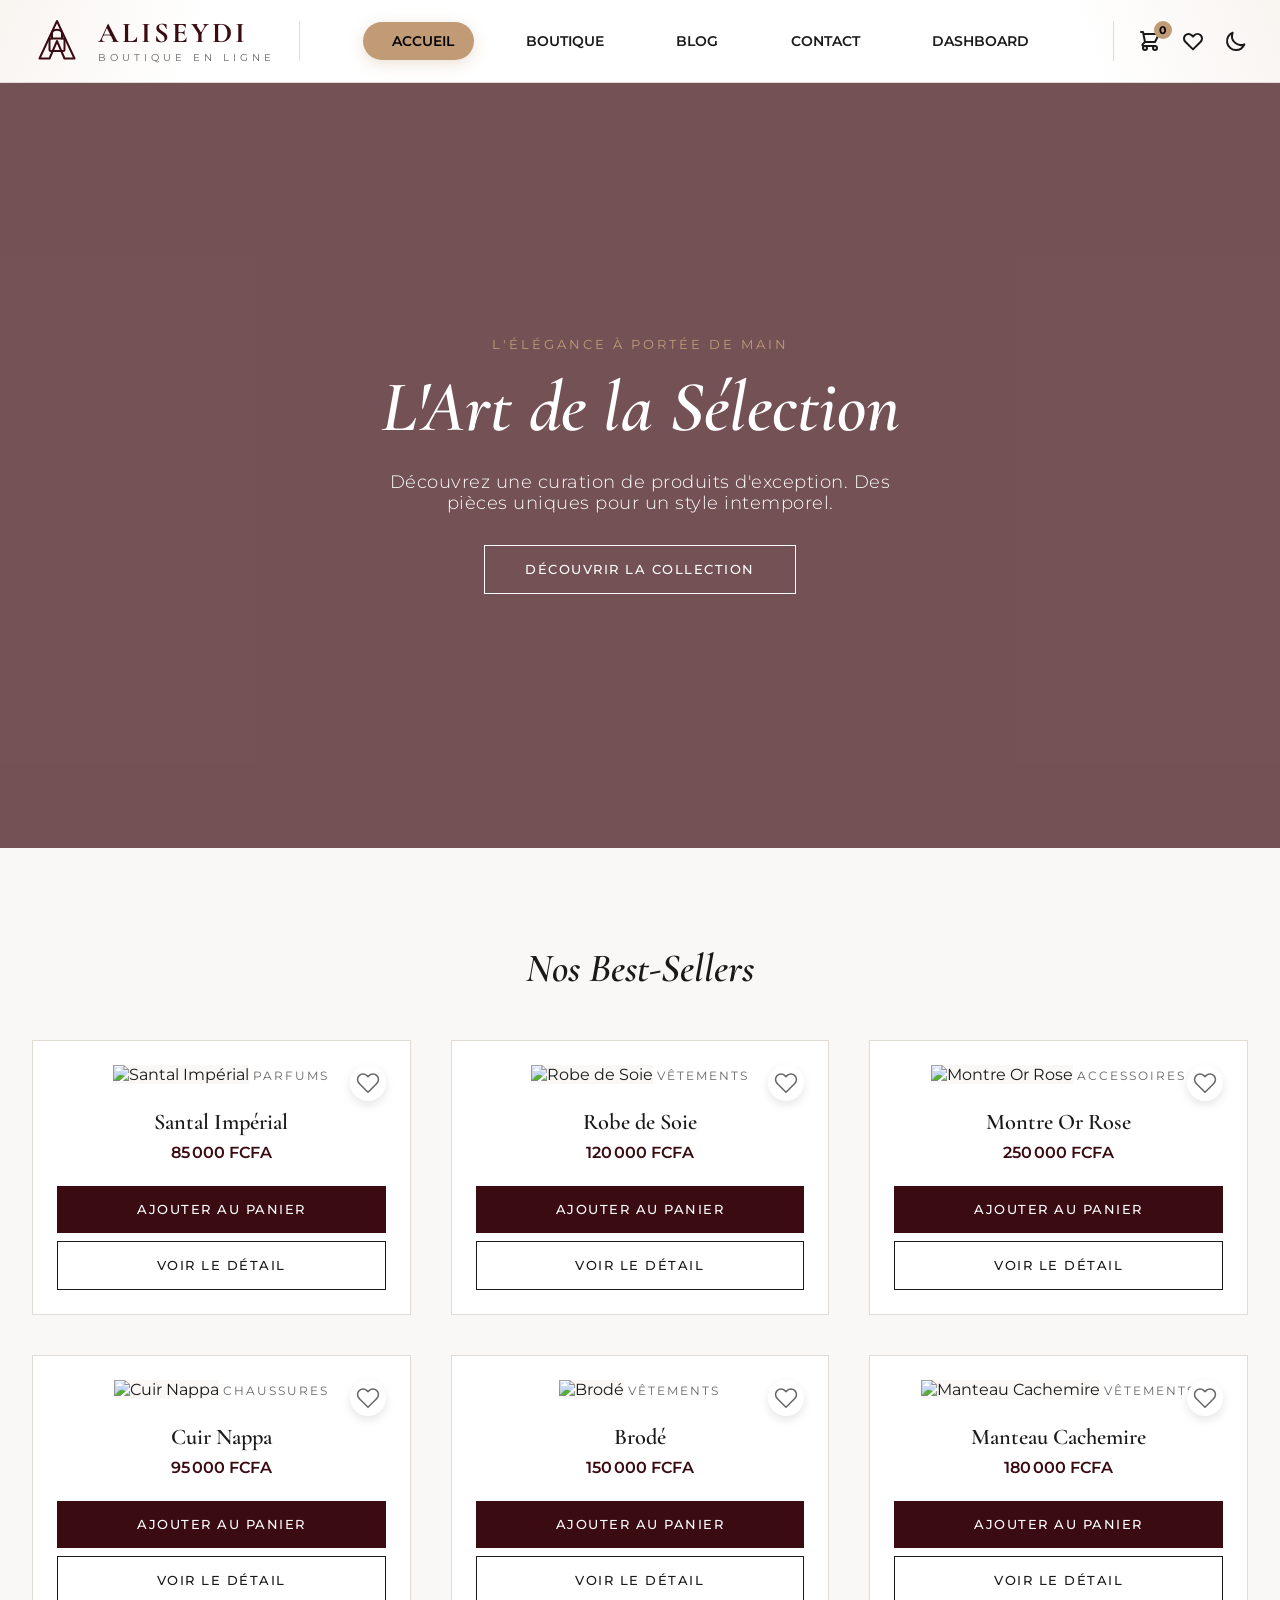
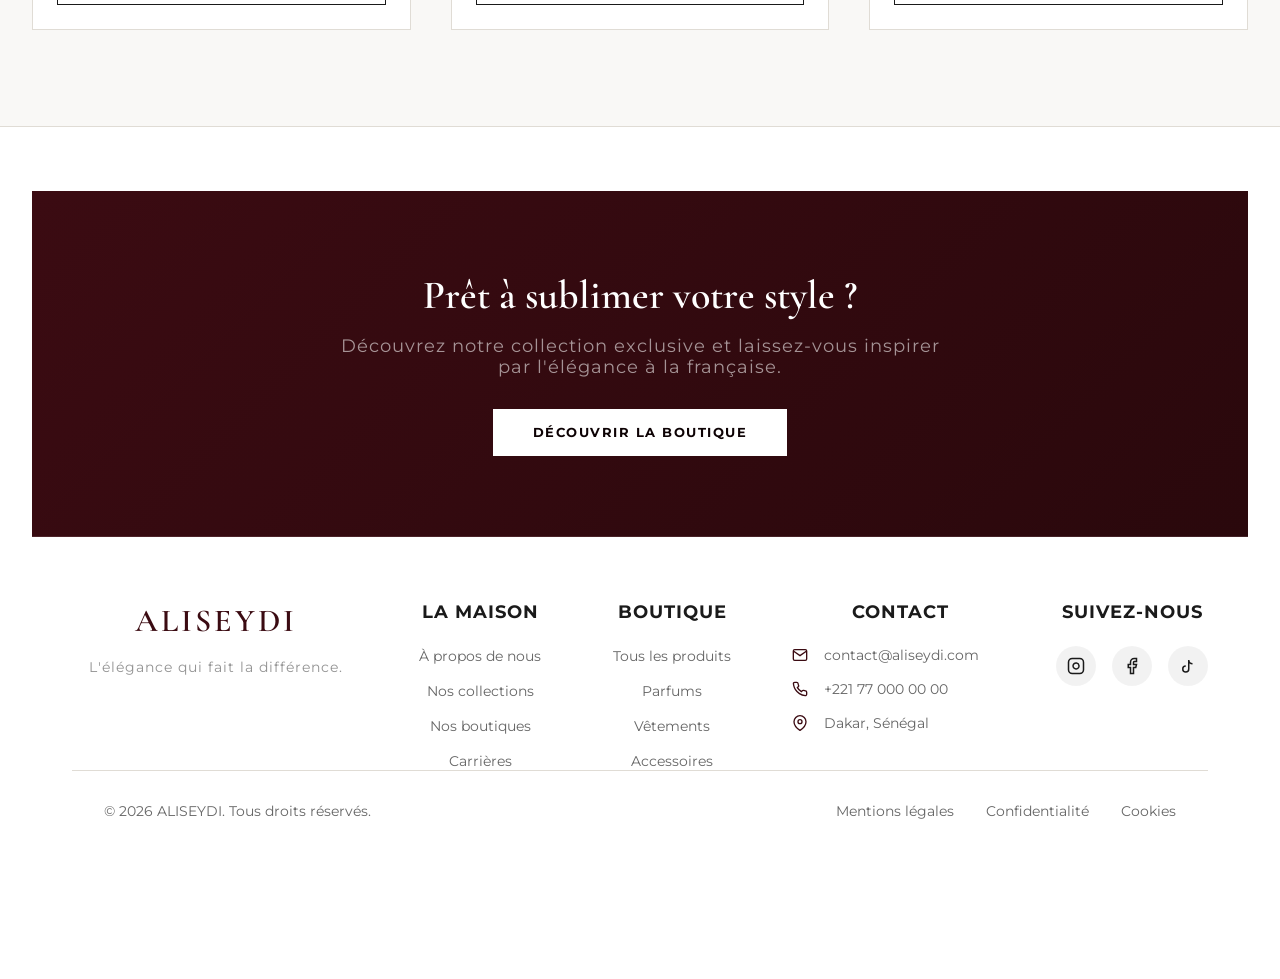
==== index.html @ 6173df09 ""Initial commit frontend"" ====
<!DOCTYPE html>
<html lang="fr">
<head>
  <meta charset="UTF-8">
  <meta name="viewport" content="width=device-width, initial-scale=1.0">
  <title>Ma Boutique | L'Art du Luxe</title>
  <link rel="stylesheet" href="css/style.css">
</head>
<body>

<header class="main-header">
  <div class="header-inner">
    
    <!-- 1. LOGO (Gauche) -->
    <a href="index.html" class="logo-container">
      <svg class="logo-svg" viewBox="0 0 100 100" fill="none" xmlns="http://www.w3.org/2000/svg">
        <path d="M50 10 L85 85 H65 L50 50 L35 85 H15 Z" stroke="currentColor" stroke-width="4" stroke-linejoin="round"/>
        <path d="M40 45 V35 C40 25 60 25 60 35 V45" stroke="currentColor" stroke-width="4" stroke-linecap="round"/>
        <rect x="35" y="45" width="30" height="25" rx="3" stroke="currentColor" stroke-width="4"/>
      </svg>
      <div class="logo-text">
        <span class="logo-title">ALISEYDI</span>
        <span class="logo-subtitle">Boutique en ligne</span>
      </div>
    </a>

    <div class="header-divider"></div>

    <!-- 2. NAVIGATION -->
    <nav class="header-nav" id="main-nav">
      <a href="index.html" class="nav-link">
        <svg xmlns="http://www.w3.org/2000/svg" fill="none" viewBox="0 0 24 24" stroke="currentColor" stroke-width="2"><path stroke-linecap="round" stroke-linejoin="round" d="M3 12l2-2m0 0l7-7 7 7M5 10v10a1 1 0 001 1h3m10-11l2 2m-2-2v10a1 1 0 01-1 1h-3m-6 0a1 1 0 001-1v-4a1 1 0 011-1h2a1 1 0 011 1v4a1 1 0 001 1m-6 0h6" /></svg>
        ACCUEIL
      </a>
      <a href="boutique.html" class="nav-link">
        <svg xmlns="http://www.w3.org/2000/svg" fill="none" viewBox="0 0 24 24" stroke="currentColor" stroke-width="2"><path stroke-linecap="round" stroke-linejoin="round" d="M16 11V7a4 4 0 00-8 0v4M5 9h14l1 12H4L5 9z" /></svg>
        BOUTIQUE
      </a>
      <a href="blog.html" class="nav-link">
        <svg xmlns="http://www.w3.org/2000/svg" fill="none" viewBox="0 0 24 24" stroke="currentColor" stroke-width="2"><path stroke-linecap="round" stroke-linejoin="round" d="M19 20H5a2 2 0 01-2-2V6a2 2 0 012-2h10a2 2 0 012 2v1m2 13a2 2 0 01-2-2V7m2 13a2 2 0 002-2V9a2 2 0 00-2-2h-2m-4-3H9M7 16h6M7 8h6v4H7V8z" /></svg>
        BLOG
      </a>
      <a href="contact.html" class="nav-link">
        <svg xmlns="http://www.w3.org/2000/svg" fill="none" viewBox="0 0 24 24" stroke="currentColor" stroke-width="2"><path stroke-linecap="round" stroke-linejoin="round" d="M3 5a2 2 0 012-2h3.28a1 1 0 01.948.684l1.498 4.493a1 1 0 01-.502 1.21l-2.257 1.13a11.042 11.042 0 005.516 5.516l1.13-2.257a1 1 0 011.21-.502l4.493 1.498a1 1 0 01.684.949V19a2 2 0 01-2 2h-1C9.716 21 3 14.284 3 6V5z" /></svg>
        CONTACT
      </a>
      <a href="dashboard.html" class="nav-link">
        <svg xmlns="http://www.w3.org/2000/svg" fill="none" viewBox="0 0 24 24" stroke="currentColor" stroke-width="2"><path stroke-linecap="round" stroke-linejoin="round" d="M9 19v-6a2 2 0 00-2-2H5a2 2 0 00-2 2v6a2 2 0 002 2h2a2 2 0 002-2zm0 0V9a2 2 0 012-2h2a2 2 0 012 2v10m-6 0a2 2 0 002 2h2a2 2 0 002-2m0 0V5a2 2 0 012-2h2a2 2 0 012 2v14a2 2 0 01-2 2h-2a2 2 0 01-2-2z" /></svg>
        DASHBOARD
      </a>
    </nav>

    <div class="header-divider"></div>

        <!-- 3. ACTIONS (Droite) -->
    <div class="header-actions">
      
      <!-- Panier -->
      <a href="panier.html" class="action-btn" aria-label="Panier">
        <svg xmlns="http://www.w3.org/2000/svg" fill="none" viewBox="0 0 24 24" stroke="currentColor" stroke-width="2"><path stroke-linecap="round" stroke-linejoin="round" d="M3 3h2l.4 2M7 13h10l4-8H5.4M7 13L5.4 5M7 13l-2.293 2.293c-.63.63-.184 1.707.707 1.707H17m0 0a2 2 0 100 4 2 2 0 000-4zm-8 2a2 2 0 11-4 0 2 2 0 014 0z" /></svg>
        <span class="cart-badge" id="cart-count">0</span>
      </a>

      <!-- Wishlist -->
      <a href="wishlist.html" class="action-btn" aria-label="Wishlist">
        <svg xmlns="http://www.w3.org/2000/svg" fill="none" viewBox="0 0 24 24" stroke="currentColor" stroke-width="2"><path stroke-linecap="round" stroke-linejoin="round" d="M4.318 6.318a4.5 4.5 0 000 6.364L12 20.364l7.682-7.682a4.5 4.5 0 00-6.364-6.364L12 7.636l-1.318-1.318a4.5 4.5 0 00-6.364 0z" /></svg>
      </a>

      <!-- Bouton Dark Mode (La Lune) -->
      <button class="action-btn" id="dark-mode-btn" aria-label="Mode sombre">
        <svg xmlns="http://www.w3.org/2000/svg" fill="none" viewBox="0 0 24 24" stroke="currentColor" stroke-width="2"><path stroke-linecap="round" stroke-linejoin="round" d="M20.354 15.354A9 9 0 018.646 3.646 9.003 9.003 0 0012 21a9.003 9.003 0 008.354-5.646z" /></svg>
      </button>

    </div>

  </div>
</header>

  <main style="padding: 0; max-width: 100%;">
    <section class="hero">
      <div class="hero-content">
        <span class="hero-tag">L'élégance à portée de main</span>
        <h1>L'Art de la Sélection</h1>
        <p>Découvrez une curation de produits d'exception. Des pièces uniques pour un style intemporel.</p>
        <a href="produits.html" class="btn btn-primary">Découvrir la collection</a>
      </div>
    </section>

    <div style="max-width: 1300px; margin: 0 auto; padding: 2rem;">
      <h2 class="section-title">Nos Best-Sellers</h2>
      <div class="grid" id="featured-products"></div>
    </div>
  </main>
  
<footer class="aliseydi-footer">
  <!-- Partie Haute : Appel à l'action -->
  <div class="footer-cta-section">
    <div class="footer-cta-content">
      <h2>Prêt à sublimer votre style ?</h2>
      <p>Découvrez notre collection exclusive et laissez-vous inspirer par l'élégance à la française.</p>
      <a href="boutique.html" class="btn btn-solid">Découvrir la boutique</a>
    </div>
  </div>

  <!-- Partie Milieu : Liens et Infos -->
  <div class="footer-main-section">
    <div class="footer-grid">
      
      <!-- Colonne Logo -->
      <div class="footer-brand">
        <div class="logo">ALISEYDI</div>
        <p class="tagline">L'élégance qui fait la différence.</p>
      </div>

      <!-- Colonne 1 -->
      <div class="footer-col">
        <h4>La Maison</h4>
        <ul>
          <li><a href="#">À propos de nous</a></li>
          <li><a href="#">Nos collections</a></li>
          <li><a href="#">Nos boutiques</a></li>
          <li><a href="#">Carrières</a></li>
        </ul>
      </div>

      <!-- Colonne 2 -->
      <div class="footer-col">
        <h4>Boutique</h4>
        <ul>
          <li><a href="boutique.html">Tous les produits</a></li>
          <li><a href="boutique.html">Parfums</a></li>
          <li><a href="boutique.html">Vêtements</a></li>
          <li><a href="boutique.html">Accessoires</a></li>
        </ul>
      </div>

      <!-- Colonne 3 -->
      <div class="footer-col">
        <h4>Contact</h4>
        <ul class="contact-list">
          <li>
            <svg xmlns="http://www.w3.org/2000/svg" width="16" height="16" viewBox="0 0 24 24" fill="none" stroke="currentColor" stroke-width="2"><path d="M4 4h16c1.1 0 2 .9 2 2v12c0 1.1-.9 2-2 2H4c-1.1 0-2-.9-2-2V6c0-1.1.9-2 2-2z"></path><polyline points="22,6 12,13 2,6"></polyline></svg>
            contact@aliseydi.com
          </li>
          <li>
            <svg xmlns="http://www.w3.org/2000/svg" width="16" height="16" viewBox="0 0 24 24" fill="none" stroke="currentColor" stroke-width="2"><path d="M22 16.92v3a2 2 0 0 1-2.18 2 19.79 19.79 0 0 1-8.63-3.07 19.5 19.5 0 0 1-6-6 19.79 19.79 0 0 1-3.07-8.67A2 2 0 0 1 4.11 2h3a2 2 0 0 1 2 1.72 12.84 12.84 0 0 0 .7 2.81 2 2 0 0 1-.45 2.11L8.09 9.91a16 16 0 0 0 6 6l1.27-1.27a2 2 0 0 1 2.11-.45 12.84 12.84 0 0 0 2.81.7A2 2 0 0 1 22 16.92z"></path></svg>
            +221 77 000 00 00
          </li>
          <li>
            <svg xmlns="http://www.w3.org/2000/svg" width="16" height="16" viewBox="0 0 24 24" fill="none" stroke="currentColor" stroke-width="2"><path d="M21 10c0 7-9 13-9 13s-9-6-9-13a9 9 0 0 1 18 0z"></path><circle cx="12" cy="10" r="3"></circle></svg>
            Dakar, Sénégal
          </li>
        </ul>
      </div>

      <!-- Colonne 4 : Réseaux Sociaux -->
      <div class="footer-col">
        <h4>Suivez-nous</h4>
        <div class="social-links">
          <a href="#" aria-label="Instagram">
            <svg xmlns="http://www.w3.org/2000/svg" width="18" height="18" viewBox="0 0 24 24" fill="none" stroke="currentColor" stroke-width="2"><rect x="2" y="2" width="20" height="20" rx="5" ry="5"></rect><path d="M16 11.37A4 4 0 1 1 12.63 8 4 4 0 0 1 16 11.37z"></path><line x1="17.5" y1="6.5" x2="17.51" y2="6.5"></line></svg>
          </a>
          <a href="#" aria-label="Facebook">
            <svg xmlns="http://www.w3.org/2000/svg" width="18" height="18" viewBox="0 0 24 24" fill="none" stroke="currentColor" stroke-width="2"><path d="M18 2h-3a5 5 0 0 0-5 5v3H7v4h3v8h4v-8h3l1-4h-4V7a1 1 0 0 1 1-1h3z"></path></svg>
          </a>
          <a href="#" aria-label="TikTok">
            <svg xmlns="http://www.w3.org/2000/svg" width="18" height="18" viewBox="0 0 24 24" fill="none" stroke="currentColor" stroke-width="2"><path d="M9 12a4 4 0 1 0 4 4V4a5 5 0 0 0 5 5"></path></svg>
          </a>
        </div>
      </div>

    </div>

    <!-- Partie Basse : Copyright -->
    <div class="footer-bottom-bar">
      <div>&copy; 2026 ALISEYDI. Tous droits réservés.</div>
      <div class="legal-links">
        <a href="#">Mentions légales</a>
        <a href="#">Confidentialité</a>
        <a href="#">Cookies</a>
      </div>
    </div>
  </div>
</footer>
</div>
  </footer>

  <script src="js/data.js"></script>
  <script src="js/main.js"></script>
  <script>
    document.addEventListener('DOMContentLoaded', () => {
      const featured = document.getElementById('featured-products');
      // Afficher les 4 premiers produits
      products.slice(0, 6).forEach(p => featured.appendChild(createProductCard(p)));
    });
  </script>
</body>
</html>
---- css/style.css ----
@import url('https://fonts.googleapis.com/css2?family=Cormorant+Garamond:ital,wght@0,400;0,600;0,700;1,400&family=Montserrat:wght@300;400;500;600&display=swap');

:root {
  /* Palette inspirée de l'image (Bordeaux profond, Beige, Or) */
  --bg-main: #f9f8f6; /* Beige très clair pour le fond */
  --bg-card: #ffffff;
  --text-main: #1a1a1a;
  --text-muted: #666666;
  --primary: #3b0b12; /* Bordeaux foncé */
  --primary-hover: #551119;
  --accent: #c19b76; /* Or / Beige élégant */
  --border: #e0dcd5;
  --danger: #a83232;
  
  --font-title: 'Cormorant Garamond', serif;
  --font-body: 'Montserrat', sans-serif;
}

/* Mode Sombre (Bonus) */
body.dark-mode {
  --bg-main: #121212;
  --bg-card: #1e1e1e;
  --text-main: #f5f5f5;
  --text-muted: #a0a0a0;
  --border: #333333;
  --primary: #c19b76;
  --primary-hover: #d4b391;
}

* { margin: 0; padding: 0; box-sizing: border-box; }
body { background: var(--bg-main); color: var(--text-main); font-family: var(--font-body); min-height: 100vh; display: flex; flex-direction: column; transition: background 0.3s, color 0.3s; }
main { flex: 1; max-width: 1300px; margin: 0 auto; width: 100%; padding: 2rem; }
a { text-decoration: none; color: inherit; }
h1, h2, h3, .logo { font-family: var(--font-title); font-weight: 600; }

/* =========================================
   NOUVEAU HEADER ALISEYDI (Luxe & Dark Mode)
   ========================================= */

.main-header {
  position: sticky;
  top: 0;
  z-index: 1000;
  background: var(--bg-card);
  border-bottom: 1px solid var(--border);
  transition: background-color 0.3s, border-color 0.3s;
  overflow: hidden; /* Pour les effets de rubans */
}

/* Les rubans dorés de l'image (effet de lumière) */
.main-header::before,
.main-header::after {
  content: '';
  position: absolute;
  width: 300px;
  height: 100%;
  top: 0;
  background: linear-gradient(90deg, rgba(193,155,118,0.15) 0%, transparent 100%);
  z-index: 0;
  pointer-events: none;
}
.main-header::before {
  left: -100px;
  transform: skewX(-20deg);
}
.main-header::after {
  right: -100px;
  transform: skewX(20deg);
  background: linear-gradient(-90deg, rgba(193,155,118,0.15) 0%, transparent 100%);
}

/* --- MODE SOMBRE : On active les vrais rubans dorés et le fond noir --- */
body.dark-mode .main-header {
  background-color: #050505; /* Noir absolu */
  border-bottom: 1px solid rgba(193, 155, 118, 0.2);
}
body.dark-mode .main-header::before,
body.dark-mode .main-header::after {
  background: linear-gradient(90deg, rgba(193,155,118,0.4) 0%, transparent 100%);
  width: 400px;
}

.header-inner {
  position: relative;
  z-index: 1;
  max-width: 1400px;
  margin: 0 auto;
  padding: 1rem 2rem;
  display: flex;
  justify-content: space-between;
  align-items: center;
}

/* --- LOGO --- */
.logo-container {
  display: flex;
  align-items: center;
  gap: 1rem;
  text-decoration: none;
}
.logo-svg {
  width: 50px;
  height: 50px;
  color: var(--primary); /* Bordeaux en clair */
  transition: color 0.3s;
}
body.dark-mode .logo-svg {
  color: var(--accent); /* Or en sombre */
}
.logo-text {
  display: flex;
  flex-direction: column;
}
.logo-title {
  font-family: var(--font-title);
  font-size: 1.8rem;
  font-weight: 700;
  letter-spacing: 3px;
  color: var(--primary);
  line-height: 1;
  transition: color 0.3s;
}
.logo-subtitle {
  font-family: var(--font-body);
  font-size: 0.6rem;
  letter-spacing: 4px;
  color: var(--text-muted);
  text-transform: uppercase;
  margin-top: 0.3rem;
}
body.dark-mode .logo-title {
  color: var(--accent);
}

/* --- SÉPARATEURS VERTICAUX --- */
.header-divider {
  width: 1px;
  height: 40px;
  background-color: var(--border);
  margin: 0 1.5rem;
}
body.dark-mode .header-divider {
  background-color: rgba(193, 155, 118, 0.3);
}

/* --- NAVIGATION --- */
.header-nav {
  display: flex;
  gap: 1.5rem;
  align-items: center;
  flex: 1;
  justify-content: center;
}
.nav-link {
  display: flex;
  align-items: center;
  gap: 0.5rem;
  font-family: var(--font-body);
  font-size: 0.85rem;
  font-weight: 600;
  color: var(--text-main);
  text-decoration: none;
  padding: 0.6rem 1.2rem;
  border-radius: 50px;
  transition: all 0.3s ease;
  border: 1px solid transparent; /* Pour éviter un saut lors du survol */
}

/* EFFET DE SURVOL (HOVER) */
.nav-link:hover {
  background-color: rgba(193, 155, 118, 0.1); /* Fond doré très léger */
  border-color: rgba(193, 155, 118, 0.3); /* Bordure dorée */
  color: var(--accent); /* Texte doré */
  transform: translateY(-2px); /* Effet de soulèvement */
}

/* Lien Actif (géré par JS maintenant) */
/* Le bouton ACTIF (Doré) */
.nav-link.active {
  background-color: var(--accent) !important; 
  color: #000 !important; 
  box-shadow: 0 4px 15px rgba(193, 155, 118, 0.3);
}

/* On empêche l'effet de survol de casser le bouton actif */
.nav-link.active:hover {
  transform: translateY(0); 
  background-color: var(--accent);
  color: #000;
}

/* L'effet de survol (seulement pour les boutons inactifs) */
.nav-link:not(.active):hover {
  background-color: rgba(193, 155, 118, 0.1);
  border-color: rgba(193, 155, 118, 0.3);
  color: var(--accent);
  transform: translateY(-2px);
}

/* --- ICÔNES DE DROITE (Panier, Wishlist, Dark Mode) --- */
.header-actions {
  display: flex;
  align-items: center;
  gap: 1.2rem;
}
.action-btn {
  background: none;
  border: none;
  cursor: pointer;
  color: var(--text-main);
  display: flex;
  align-items: center;
  justify-content: center;
  position: relative;
  transition: color 0.3s;
}
.action-btn svg {
  width: 24px;
  height: 24px;
}
.action-btn:hover {
  color: var(--accent);
}
body.dark-mode .action-btn {
  color: #fff;
}
body.dark-mode .action-btn:hover {
  color: var(--accent);
}

.cart-badge {
  position: absolute;
  top: -8px;
  right: -10px;
  background-color: var(--accent);
  color: #000;
  font-size: 0.7rem;
  font-weight: 700;
  width: 18px;
  height: 18px;
  border-radius: 50%;
  display: flex;
  align-items: center;
  justify-content: center;
}

/* --- RESPONSIVE --- */
@media (max-width: 1100px) {
  .header-nav { gap: 0.5rem; }
  .nav-link { padding: 0.5rem 0.8rem; font-size: 0.75rem; }
  .nav-link svg { display: none; /* Cache les icônes sur tablette */ }
}
@media (max-width: 850px) {
  .header-inner { flex-wrap: wrap; justify-content: center; gap: 1rem; }
  .header-divider { display: none; }
  .header-nav { flex-wrap: wrap; justify-content: center; width: 100%; order: 3; margin-top: 1rem;}
  .header-actions { order: 2; }
}

/* HERO */
.hero {
  position: relative; height: 85vh; display: flex; align-items: center; justify-content: center;
  /* Nouvelle image : intérieur élégant avec vêtements et accessoires */
  background: url('https://images.unsplash.com/photo-1441986300917-64674bd600d8?q=80&w=2000&auto=format&fit=crop') center/cover;
  color: white; text-align: center; margin-bottom: 4rem;
}
.hero::before { content: ''; position: absolute; inset: 0; background: rgba(59, 11, 18, 0.7); } /* Filtre bordeaux */
.hero-content { position: relative; z-index: 1; max-width: 600px; padding: 2rem; }
.hero-tag { font-size: 0.8rem; letter-spacing: 3px; text-transform: uppercase; margin-bottom: 1rem; display: block; color: var(--accent); }
.hero h1 { font-size: 4.5rem; line-height: 1.1; margin-bottom: 1.5rem; font-style: italic; }
.hero p { font-size: 1.1rem; margin-bottom: 2rem; font-weight: 300; letter-spacing: 0.5px; }

/* BOUTONS */
.btn {
  display: inline-flex; align-items: center; justify-content: center; gap: 0.5rem;
  padding: 1rem 2.5rem; font-family: var(--font-body); font-size: 0.8rem; font-weight: 500;
  text-transform: uppercase; letter-spacing: 1.5px; cursor: pointer; transition: all 0.3s; border: 1px solid transparent;
}
.btn-primary { background: transparent; border-color: white; color: white; }
.btn-primary:hover { background: white; color: var(--primary); }
.btn-solid { background: var(--primary); color: white; border: none; }
.btn-solid:hover { background: var(--primary-hover); }
.btn-outline { background: transparent; border-color: var(--text-main); color: var(--text-main); }
.btn-outline:hover { background: var(--text-main); color: var(--bg-main); }

/* PRODUITS GRILLE */
.section-title { font-size: 2.5rem; text-align: center; margin-bottom: 3rem; font-style: italic; }
.grid { display: grid; grid-template-columns: repeat(auto-fill, minmax(280px, 1fr)); gap: 2.5rem; }
.card {
  background: var(--bg-card); padding: 1.5rem; position: relative; text-align: center;
  transition: transform 0.3s; border: 1px solid var(--border);
}
.card:hover { transform: translateY(-5px); }
.card img { width: 100%; height: 300px; object-fit: cover; margin-bottom: 1.5rem; background: var(--bg-main); }
.card-heart { position: absolute; top: 1.5rem; right: 1.5rem; background: var(--bg-card); border: none; border-radius: 50%; width: 36px; height: 36px; display: flex; align-items: center; justify-content: center; cursor: pointer; color: var(--text-muted); font-size: 1.2rem; box-shadow: 0 4px 10px rgba(0,0,0,0.1); transition: 0.3s; }
.card-heart.active, .card-heart:hover { color: var(--danger); }
.card-category { font-size: 0.75rem; text-transform: uppercase; letter-spacing: 2px; color: var(--text-muted); margin-bottom: 0.5rem; }
.card h3 { font-size: 1.4rem; margin-bottom: 0.5rem; }
.card-price { font-size: 1rem; font-weight: 600; margin-bottom: 1.5rem; color: var(--primary); }
.card-actions { display: flex; flex-direction: column; gap: 0.5rem; }

/* TOOLBAR & FILTRES */
.toolbar { display: flex; justify-content: space-between; align-items: center; margin-bottom: 3rem; gap: 1rem; flex-wrap: wrap; }
.search-box { flex: 1; max-width: 400px; position: relative; }
.search-box input { width: 100%; padding: 1rem 1rem 1rem 3rem; border: 1px solid var(--border); background: var(--bg-card); color: var(--text-main); font-family: var(--font-body); outline: none; }
.search-box i { position: absolute; left: 1rem; top: 50%; transform: translateY(-50%); color: var(--text-muted); }
.filter-bar { display: flex; gap: 1rem; flex-wrap: wrap; justify-content: center; margin-bottom: 3rem; }
.filter-chip { padding: 0.5rem 1.5rem; border: 1px solid var(--border); background: transparent; color: var(--text-main); cursor: pointer; font-family: var(--font-body); font-size: 0.8rem; text-transform: uppercase; letter-spacing: 1px; transition: 0.3s; }
.filter-chip:hover, .filter-chip.active { background: var(--primary); color: white; border-color: var(--primary); }
select { padding: 1rem; border: 1px solid var(--border); background: var(--bg-card); color: var(--text-main); font-family: var(--font-body); outline: none; cursor: pointer; }

/* PANIER & WISHLIST */
.cart-table { width: 100%; border-collapse: collapse; background: var(--bg-card); }
.cart-table th { text-align: left; padding: 1.5rem 1rem; border-bottom: 1px solid var(--border); font-size: 0.8rem; text-transform: uppercase; letter-spacing: 1px; color: var(--text-muted); }
.cart-table td { padding: 1.5rem 1rem; border-bottom: 1px solid var(--border); vertical-align: middle; }
.cart-product { display: flex; align-items: center; gap: 1.5rem; }
.cart-product img { width: 80px; height: 100px; object-fit: cover; }
.qty-control { display: inline-flex; align-items: center; border: 1px solid var(--border); }
.qty-control button { width: 36px; height: 36px; border: none; background: transparent; color: var(--text-main); cursor: pointer; font-size: 1rem; }
.qty-control span { width: 40px; text-align: center; font-weight: 600; }
.cart-summary { background: var(--bg-card); padding: 2.5rem; border: 1px solid var(--border); }
.cart-summary-row { display: flex; justify-content: space-between; margin-bottom: 1rem; font-size: 0.9rem; }
.cart-summary-total { display: flex; justify-content: space-between; font-family: var(--font-title); font-size: 1.8rem; font-weight: 700; border-top: 1px solid var(--border); padding-top: 1.5rem; margin-top: 1.5rem; }

.wishlist-item { display: flex; align-items: center; gap: 2rem; padding: 2rem; background: var(--bg-card); border: 1px solid var(--border); margin-bottom: 1.5rem; }
.wishlist-item img { width: 120px; height: 150px; object-fit: cover; }
.wishlist-info { flex: 1; }
.wishlist-info h3 { font-size: 1.5rem; margin-bottom: 0.5rem; }

/* PAGE DETAIL */
.detail-container { display: grid; grid-template-columns: 1fr 1fr; gap: 4rem; background: var(--bg-card); padding: 3rem; border: 1px solid var(--border); }
.detail-img { width: 100%; height: 600px; object-fit: cover; }
.detail-info { display: flex; flex-direction: column; justify-content: center; }
.detail-info h1 { font-size: 3rem; margin-bottom: 1rem; font-style: italic; }
.detail-price { font-size: 1.5rem; font-weight: 600; color: var(--primary); margin-bottom: 2rem; }
.detail-desc { color: var(--text-muted); line-height: 1.8; margin-bottom: 2rem; }

/* NOTIFICATIONS */
.toast { position: fixed; bottom: 2rem; left: 50%; transform: translateX(-50%); background: var(--primary); color: white; padding: 1rem 2rem; display: flex; align-items: center; gap: 0.5rem; z-index: 1000; font-size: 0.9rem; box-shadow: 0 10px 30px rgba(0,0,0,0.2); opacity: 1; transition: opacity 0.3s; }
.empty-state { text-align: center; padding: 5rem 2rem; background: var(--bg-card); border: 1px solid var(--border); }
.empty-state i { font-size: 4rem; color: var(--border); margin-bottom: 1.5rem; }
.empty-state h2 { font-size: 2rem; margin-bottom: 1rem; }

/* FOOTER */
footer { background: var(--primary); color: white; padding: 4rem 2rem; text-align: center; margin-top: 4rem; }
footer .logo { color: white; margin-bottom: 1rem; }
footer p { font-size: 0.8rem; letter-spacing: 1px; opacity: 0.7; }

/* RESPONSIVE */
@media (max-width: 900px) {
  .hero h1 { font-size: 3rem; }
  .detail-container { grid-template-columns: 1fr; }
  .detail-img { height: 400px; }
}
@media (max-width: 768px) {
  .top-bar { flex-direction: column; gap: 1rem; }
  nav { flex-wrap: wrap; gap: 1rem; }
  .cart-layout { display: flex !important; flex-direction: column; }
  .cart-table th { display: none; }
  .cart-table td { display: block; text-align: right; border-bottom: 1px dashed var(--border); }
  .cart-table td::before { content: attr(data-label); float: left; font-weight: 600; text-transform: uppercase; font-size: 0.8rem; }
  .cart-product { justify-content: flex-end; }
  .wishlist-item { flex-direction: column; text-align: center; }
}

/* --- PAGE CONTACT PREMIUM (Inspiré du design Gaming) --- */

.contact-section {
  position: relative;
  min-height: 80vh;
  display: flex;
  align-items: center;
  justify-content: center;
  padding: 4rem 2rem;
  overflow: hidden;
}

/* L'image de fond luxueuse */
.contact-bg {
  position: absolute;
  inset: 0;
  background: url('https://images.unsplash.com/photo-1441984904996-e0b6ba687e04?q=80&w=2000&auto=format&fit=crop') center/cover;
  z-index: 0;
}
.contact-bg::after {
  content: '';
  position: absolute;
  inset: 0;
  background: rgba(10, 10, 10, 0.7); /* Filtre sombre pour lire le texte */
}

.contact-glass-card {
  position: relative;
  z-index: 10;
  width: 100%;
  max-width: 450px;
  background: rgba(20, 20, 20, 0.6);
  backdrop-filter: blur(12px);
  -webkit-backdrop-filter: blur(12px);
  border: 1px solid rgba(255, 255, 255, 0.1);
  border-radius: 16px;
  padding: 2.5rem;
  box-shadow: 0 25px 50px -12px rgba(0, 0, 0, 0.5);
  animation: slideUpFade 0.8s ease-out forwards;
}

/* Animation d'entrée */
@keyframes slideUpFade {
  from { opacity: 0; transform: translateY(30px); }
  to { opacity: 1; transform: translateY(0); }
}

/* Titre avec effet Néon / Lueur */
.contact-title-group {
  text-align: center;
  margin-bottom: 2rem;
}
.contact-title {
  font-family: var(--font-title);
  font-size: 2.5rem;
  color: white;
  position: relative;
  display: inline-block;
}
.contact-title::before {
  content: '';
  position: absolute;
  inset: -5px;
  background: linear-gradient(90deg, var(--primary), var(--accent));
  filter: blur(15px);
  opacity: 0.5;
  z-index: -1;
  animation: pulseGlow 3s infinite alternate;
}
@keyframes pulseGlow {
  from { opacity: 0.3; filter: blur(10px); }
  to { opacity: 0.7; filter: blur(20px); }
}

.contact-subtitle {
  color: rgba(255, 255, 255, 0.7);
  font-size: 0.9rem;
  margin-top: 0.5rem;
}

/* Champs de formulaire */
.contact-form-group {
  position: relative;
  margin-bottom: 1.5rem;
}
.contact-input {
  width: 100%;
  background: rgba(255, 255, 255, 0.05);
  border: 1px solid rgba(255, 255, 255, 0.1);
  border-radius: 8px;
  padding: 1rem 1rem 1rem 3rem;
  color: white;
  font-family: var(--font-body);
  outline: none;
  transition: all 0.3s ease;
}
.contact-input:focus {
  border-color: var(--accent);
  background: rgba(255, 255, 255, 0.1);
  box-shadow: 0 0 15px rgba(193, 155, 118, 0.3); /* Lueur dorée */
}
.contact-input::placeholder {
  color: rgba(255, 255, 255, 0.5);
}
.contact-icon {
  position: absolute;
  left: 1rem;
  top: 50%;
  transform: translateY(-50%);
  color: rgba(255, 255, 255, 0.6);
}
textarea.contact-input {
  padding-top: 1rem;
  resize: vertical;
}

/* Bouton d'envoi animé */
.contact-btn {
  width: 100%;
  padding: 1rem;
  background: linear-gradient(90deg, var(--primary), #551119);
  color: white;
  border: none;
  border-radius: 8px;
  font-weight: 600;
  text-transform: uppercase;
  letter-spacing: 1px;
  cursor: pointer;
  transition: all 0.3s ease;
  box-shadow: 0 4px 15px rgba(59, 11, 18, 0.4);
}
.contact-btn:hover {
  transform: translateY(-2px);
  box-shadow: 0 8px 25px rgba(193, 155, 118, 0.4);
  background: linear-gradient(90deg, #551119, var(--primary));
}
.contact-btn:active {
  transform: translateY(1px);
}

/* Petites animations de texte */
.pulse-text {
  display: inline-block;
  animation: pulse 2s infinite;
}
@keyframes pulse {
  0%, 100% { opacity: 1; }
  50% { opacity: 0.5; }
}
/* --- PAGE BLOG (Style Magazine) --- */

.blog-hero {
  text-align: center;
  padding: 4rem 1rem 2rem 1rem;
}

.blog-hero h1 {
  font-family: var(--font-title);
  font-size: 3.5rem;
  color: var(--primary);
  margin-bottom: 1rem;
}

.blog-hero p {
  color: var(--text-muted);
  font-size: 1.1rem;
  max-width: 600px;
  margin: 0 auto;
}

/* Article à la une */
.featured-post {
  display: grid;
  grid-template-columns: 1fr 1fr;
  gap: 3rem;
  max-width: 1200px;
  margin: 3rem auto;
  background: var(--bg-card);
  border: 1px solid var(--border);
  align-items: center;
}

.featured-img {
  height: 100%;
  min-height: 400px;
  overflow: hidden;
}

.featured-img img {
  width: 100%;
  height: 100%;
  object-fit: cover;
  transition: transform 0.5s ease;
}

.featured-post:hover .featured-img img {
  transform: scale(1.05);
}

.featured-content {
  padding: 3rem 3rem 3rem 0;
}

/* Grille d'articles normaux */
.blog-grid {
  display: grid;
  grid-template-columns: repeat(auto-fill, minmax(350px, 1fr));
  gap: 2.5rem;
  max-width: 1200px;
  margin: 4rem auto;
  padding: 0 2rem;
}

.post-card {
  background: var(--bg-card);
  border: 1px solid var(--border);
  overflow: hidden;
  transition: transform 0.3s ease, box-shadow 0.3s ease;
}

.post-card:hover {
  transform: translateY(-5px);
  box-shadow: 0 15px 30px rgba(0,0,0,0.05);
}

.post-img {
  height: 250px;
  overflow: hidden;
}

.post-img img {
  width: 100%;
  height: 100%;
  object-fit: cover;
  transition: transform 0.5s ease;
}

.post-card:hover .post-img img {
  transform: scale(1.08);
}

.post-content {
  padding: 1.5rem;
}

.post-category {
  font-size: 0.75rem;
  text-transform: uppercase;
  letter-spacing: 2px;
  color: var(--accent);
  font-weight: 600;
  margin-bottom: 0.5rem;
  display: block;
}

.post-title {
  font-family: var(--font-title);
  font-size: 1.5rem;
  color: var(--text-main);
  margin-bottom: 1rem;
  line-height: 1.3;
}

.post-excerpt {
  color: var(--text-muted);
  font-size: 0.9rem;
  line-height: 1.6;
  margin-bottom: 1.5rem;
}

.read-more {
  font-size: 0.85rem;
  font-weight: 600;
  text-transform: uppercase;
  color: var(--primary);
  text-decoration: none;
  display: inline-flex;
  align-items: center;
  gap: 0.5rem;
}

.read-more:hover {
  color: var(--accent);
}

@media (max-width: 900px) {
  .featured-post { grid-template-columns: 1fr; }
  .featured-content { padding: 2rem; }
  .blog-hero h1 { font-size: 2.5rem; }
}
/* =========================================
   FOOTER ALISEYDI (Animé + Dark Mode parfait)
   ========================================= */

.aliseydi-footer {
  position: relative;
  width: 100%;
  /* On utilise les variables pour que le dark mode fonctionne ! */
  background-color: var(--bg-card); 
  color: var(--text-main);
  margin-top: 4rem;
  border-top: 1px solid var(--border); 
  overflow: hidden;
  transition: background-color 0.3s, color 0.3s;
}

/* L'IMAGE DE FOND ANIMÉE (Vêtements, parfums, lunettes) */
.aliseydi-footer::before {
  content: '';
  position: absolute;
  inset: -10%;
  background-image: url('https://images.unsplash.com/photo-1441986300917-64674bd600d8?q=80&w=2000&auto=format&fit=crop');
  background-size: cover;
  background-position: center;
  opacity: 0.05; /* Très discret en mode clair */
  z-index: 0;
  animation: zoomBackground 20s ease-in-out infinite alternate;
}

/* L'animation de zoom */
@keyframes zoomBackground {
  0% { transform: scale(1); }
  100% { transform: scale(1.1); }
}

/* --- SÉCURITÉ MODE SOMBRE POUR L'IMAGE DE FOND --- */
body.dark-mode .aliseydi-footer::before {
  opacity: 0.15; /* L'image ressort un peu plus en mode sombre */
}
body.dark-mode .aliseydi-footer {
  background-color: #0a0a0a; /* Gris très très foncé */
}

/* --- Section CTA (Bannière) --- */
.footer-cta-section {
  position: relative;
  z-index: 1;
  /* En mode clair : Bordeaux. En mode sombre : Noir profond */
  background: linear-gradient(135deg, var(--primary) 0%, #2a080c 100%);
  padding: 5rem 2rem;
  text-align: center;
  border-bottom: 1px solid rgba(255,255,255,0.1);
}
body.dark-mode .footer-cta-section {
  background: linear-gradient(135deg, #1a0508 0%, #000000 100%);
  border-bottom: 1px solid #333;
}

.footer-cta-content h2 {
  font-family: var(--font-title);
  font-size: 2.5rem;
  margin-bottom: 1rem;
  color: white; /* Toujours blanc sur le fond bordeaux/noir */
}

.footer-cta-content p {
  color: rgba(255, 255, 255, 0.8);
  max-width: 600px;
  margin: 0 auto 2rem auto;
  font-size: 1.1rem;
}

.footer-cta-content .btn {
  background: white;
  color: #0d0204;
  font-weight: 700;
}
.footer-cta-content .btn:hover {
  background: var(--accent);
  color: white;
}

/* --- Section Principale (Grille) --- */
.footer-main-section {
  position: relative;
  z-index: 1;
  max-width: 1200px;
  margin: 0 auto;
  padding: 4rem 2rem;
}

.footer-grid {
  display: grid;
  grid-template-columns: 2fr 1fr 1fr 1.5fr 1fr;
  gap: 3rem;
}

.footer-brand .logo {
  font-family: var(--font-title);
  font-size: 2rem;
  letter-spacing: 3px;
  color: var(--primary); /* Bordeaux en clair, Or/Accent en sombre */
  margin-bottom: 1rem;
}
body.dark-mode .footer-brand .logo {
  color: var(--accent);
}

.footer-brand .tagline {
  color: var(--text-muted);
  font-size: 0.9rem;
  line-height: 1.6;
}

.footer-col h4 {
  font-family: var(--font-body);
  font-size: 1.1rem;
  color: var(--text-main); /* Noir en clair, Blanc en sombre */
  margin-bottom: 1.5rem;
  text-transform: uppercase;
  letter-spacing: 1px;
}

.footer-col ul {
  list-style: none;
  display: flex;
  flex-direction: column;
  gap: 1rem;
}

.footer-col a {
  color: var(--text-muted);
  font-size: 0.9rem;
  transition: color 0.3s;
}

.footer-col a:hover {
  color: var(--primary);
}
body.dark-mode .footer-col a:hover {
  color: var(--accent);
}

/* Liste Contact */
.contact-list li {
  display: flex;
  align-items: center;
  gap: 1rem;
  color: var(--text-muted);
  font-size: 0.9rem;
}
.contact-list svg { 
  color: var(--primary); 
}
body.dark-mode .contact-list svg {
  color: var(--accent);
}

/* Réseaux Sociaux */
.social-links {
  display: flex;
  gap: 1rem;
}

.social-links a {
  display: flex;
  align-items: center;
  justify-content: center;
  width: 40px;
  height: 40px;
  border-radius: 50%;
  background: rgba(0, 0, 0, 0.05); /* Gris clair en mode clair */
  color: var(--text-main);
  transition: 0.3s;
}

body.dark-mode .social-links a {
  background: rgba(255, 255, 255, 0.1); /* Gris foncé en mode sombre */
}

.social-links a:hover {
  background: var(--primary);
  color: white;
}
body.dark-mode .social-links a:hover {
  background: var(--accent);
  color: #000;
}

/* --- Barre du bas (Copyright) --- */
.footer-bottom-bar {
  max-width: 1200px;
  margin: 0 auto;
  padding: 2rem;
  border-top: 1px solid var(--border);
  display: flex;
  justify-content: space-between;
  align-items: center;
  color: var(--text-muted);
  font-size: 0.85rem;
  position: relative;
  z-index: 1;
}

.legal-links {
  display: flex;
  gap: 2rem;
}

.legal-links a {
  color: var(--text-muted);
  transition: 0.3s;
}

.legal-links a:hover {
  color: var(--primary);
}
body.dark-mode .legal-links a:hover {
  color: var(--accent);
}

/* --- Responsive --- */
@media (max-width: 1024px) {
  .footer-grid { grid-template-columns: repeat(3, 1fr); }
  .footer-brand { grid-column: 1 / -1; text-align: center; margin-bottom: 2rem; }
}

@media (max-width: 768px) {
  .footer-grid { grid-template-columns: 1fr; text-align: center; }
  .contact-list li { justify-content: center; }
  .social-links { justify-content: center; }
  .footer-bottom-bar { flex-direction: column; gap: 1rem; text-align: center; }
  .legal-links { justify-content: center; }
}

/* Correction des champs de formulaire en Mode Sombre */
body.dark-mode input, 
body.dark-mode select, 
body.dark-mode textarea {
  background-color: transparent !important; /* Enlève le fond blanc */
  color: var(--text-main) !important; /* Écrit en blanc */
  border-color: var(--border) !important; /* Bordure sombre */
}

body.dark-mode input::placeholder {
  color: var(--text-muted) !important; /* Texte d'aide en gris */
}

/* Optionnel : Changer la couleur du fond des champs en mode clair */
input, select, textarea {
  background-color: var(--bg-card);
  color: var(--text-main);
}

/* =========================================
   STYLE DU BOUTON DÉCONNEXION
   ========================================= */
.logout-btn {
  font-family: var(--font-body);
  font-size: 0.75rem;
  font-weight: 600;
  text-transform: uppercase;
  letter-spacing: 1px;
  color: #ef4444; /* Rouge */
  background: transparent;
  border: 1px solid rgba(239, 68, 68, 0.4);
  padding: 0.5rem 1rem;
  border-radius: 50px; /* Pilule */
  cursor: pointer;
  transition: all 0.3s ease;
  
  /* C'EST ICI QU'ON FORCE LA TAILLE ET LA POSITION */
  width: auto !important; /* Empêche le bouton de prendre tout l'écran */
  display: inline-flex !important; /* Reste aligné avec les autres */
  align-items: center;
  justify-content: center;
  margin-left: 0.5rem; /* Petit espace avec la lune */
  white-space: nowrap; /* Empêche le texte de passer à la ligne */
}

.logout-btn:hover {
  background: #ef4444;
  color: white;
  box-shadow: 0 4px 12px rgba(239, 68, 68, 0.3);
}

body.dark-mode .logout-btn {
  border-color: rgba(239, 68, 68, 0.6);
}
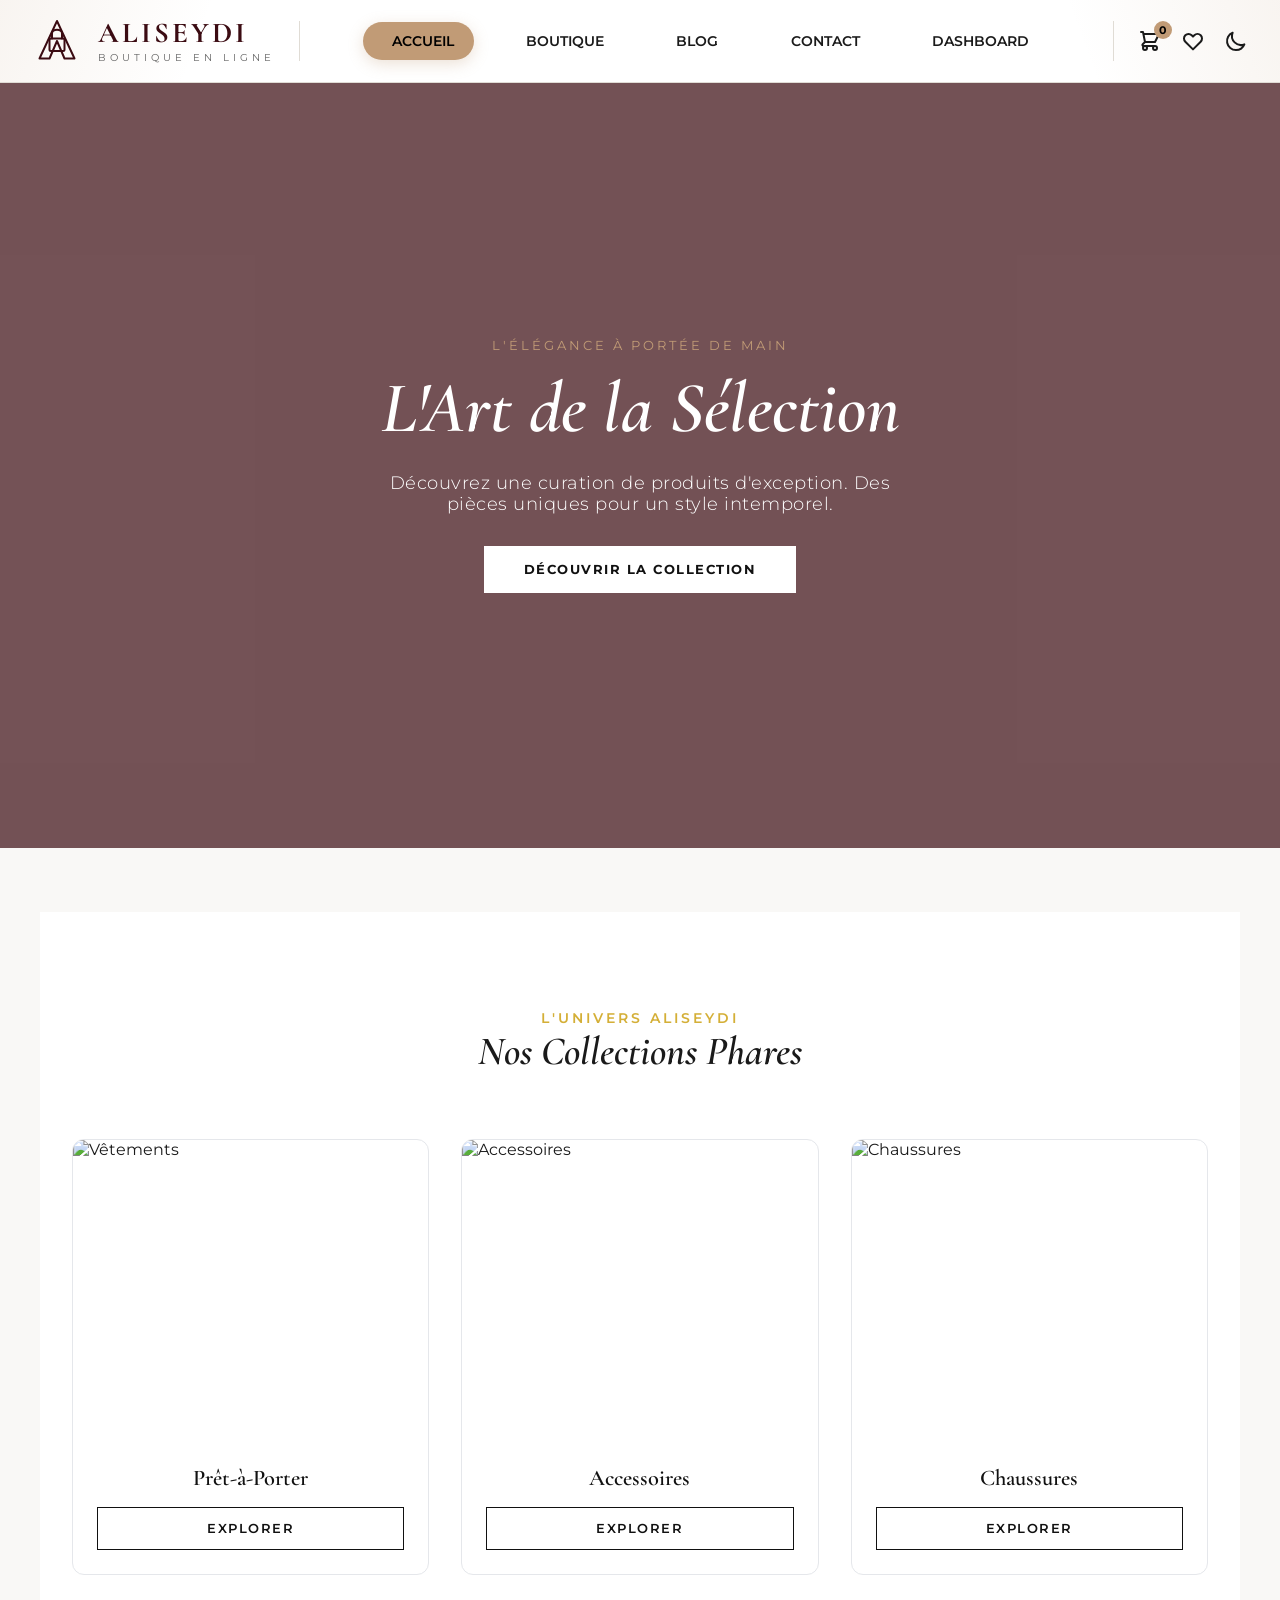
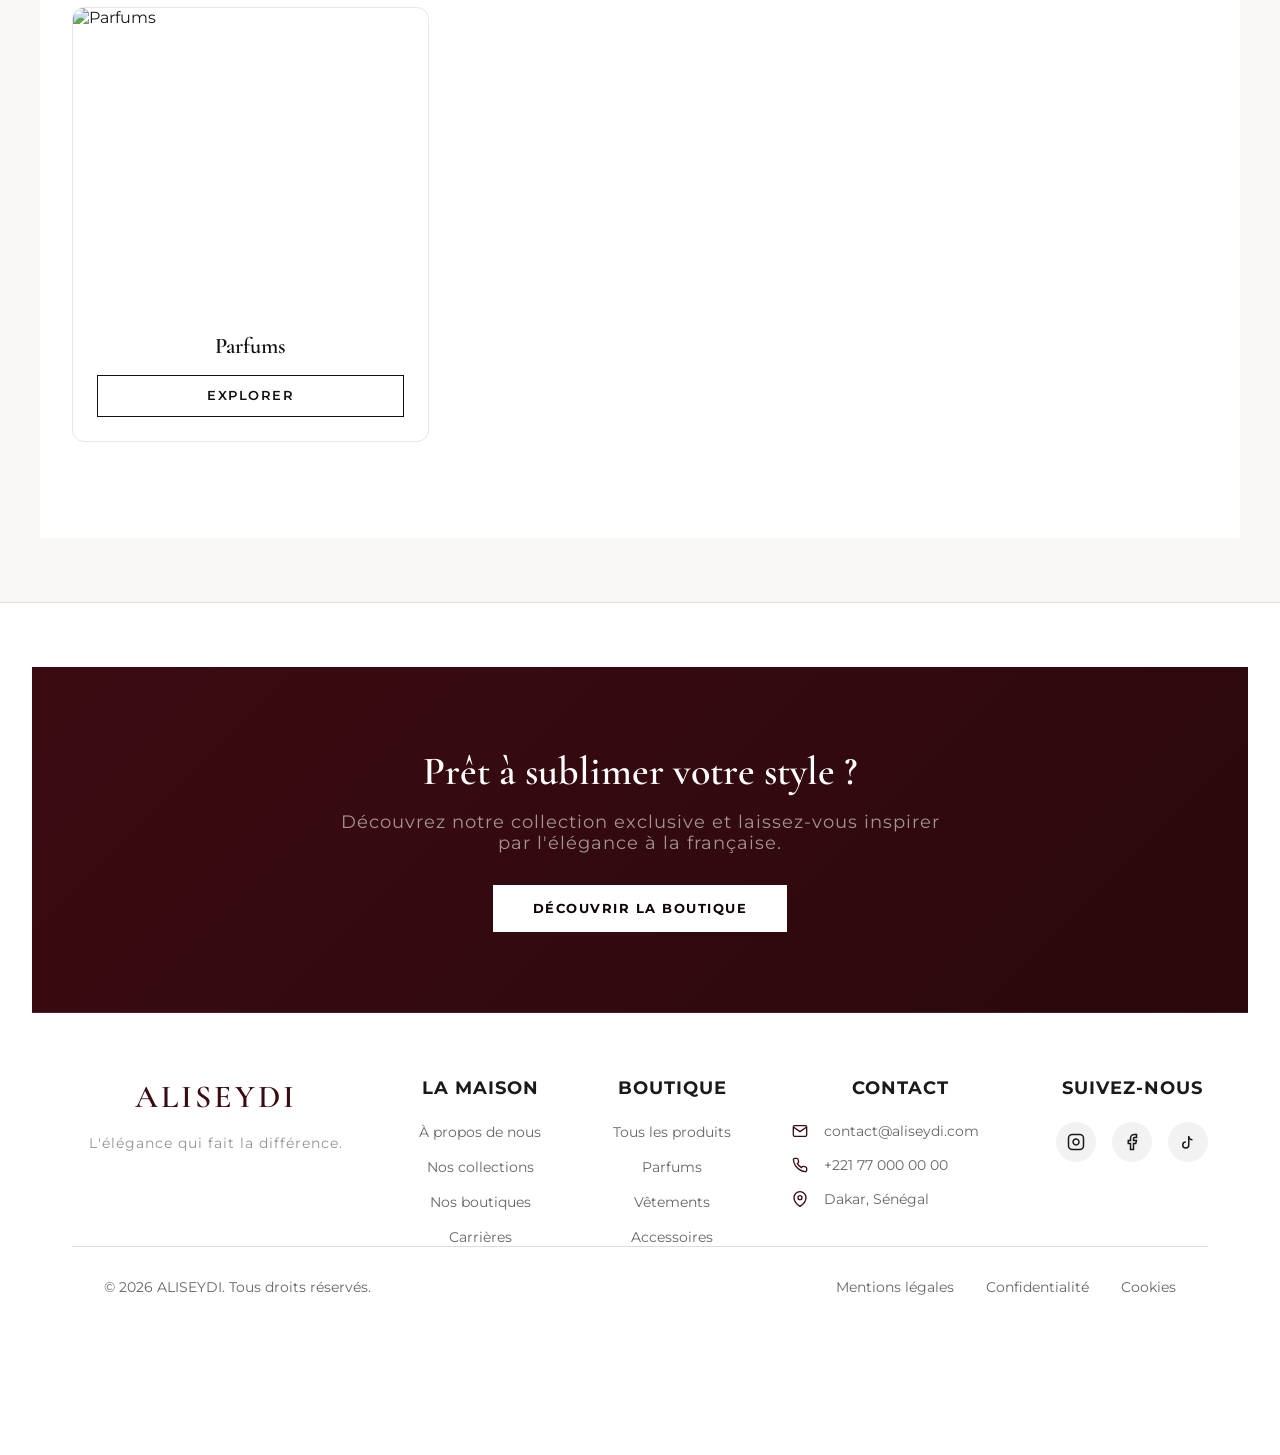
==== commit bf1164c2: "feat(frontend): dashboard dynamique, images blog et best-sellers" ====
--- a/index.html
+++ b/index.html
@@ -3,7 +3,11 @@
 <head>
   <meta charset="UTF-8">
   <meta name="viewport" content="width=device-width, initial-scale=1.0">
-  <title>Ma Boutique | L'Art du Luxe</title>
+  <title>ALISEYDI | Accueil</title>
+  
+  <!-- ✅ CORRECTION 1 : Ajout de la librairie Axios (INDISPENSABLE) -->
+  <script src="https://cdn.jsdelivr.net/npm/axios/dist/axios.min.js"></script>
+  
   <link rel="stylesheet" href="css/style.css">
 </head>
 <body>
@@ -52,45 +56,95 @@
 
     <div class="header-divider"></div>
 
-        <!-- 3. ACTIONS (Droite) -->
+    <!-- 3. ACTIONS (Droite) -->
     <div class="header-actions">
-      
-      <!-- Panier -->
       <a href="panier.html" class="action-btn" aria-label="Panier">
         <svg xmlns="http://www.w3.org/2000/svg" fill="none" viewBox="0 0 24 24" stroke="currentColor" stroke-width="2"><path stroke-linecap="round" stroke-linejoin="round" d="M3 3h2l.4 2M7 13h10l4-8H5.4M7 13L5.4 5M7 13l-2.293 2.293c-.63.63-.184 1.707.707 1.707H17m0 0a2 2 0 100 4 2 2 0 000-4zm-8 2a2 2 0 11-4 0 2 2 0 014 0z" /></svg>
         <span class="cart-badge" id="cart-count">0</span>
       </a>
-
-      <!-- Wishlist -->
       <a href="wishlist.html" class="action-btn" aria-label="Wishlist">
         <svg xmlns="http://www.w3.org/2000/svg" fill="none" viewBox="0 0 24 24" stroke="currentColor" stroke-width="2"><path stroke-linecap="round" stroke-linejoin="round" d="M4.318 6.318a4.5 4.5 0 000 6.364L12 20.364l7.682-7.682a4.5 4.5 0 00-6.364-6.364L12 7.636l-1.318-1.318a4.5 4.5 0 00-6.364 0z" /></svg>
       </a>
-
-      <!-- Bouton Dark Mode (La Lune) -->
       <button class="action-btn" id="dark-mode-btn" aria-label="Mode sombre">
         <svg xmlns="http://www.w3.org/2000/svg" fill="none" viewBox="0 0 24 24" stroke="currentColor" stroke-width="2"><path stroke-linecap="round" stroke-linejoin="round" d="M20.354 15.354A9 9 0 018.646 3.646 9.003 9.003 0 0012 21a9.003 9.003 0 008.354-5.646z" /></svg>
       </button>
-
-    </div>
-
+    </div>
   </div>
 </header>
 
-  <main style="padding: 0; max-width: 100%;">
-    <section class="hero">
-      <div class="hero-content">
-        <span class="hero-tag">L'élégance à portée de main</span>
-        <h1>L'Art de la Sélection</h1>
-        <p>Découvrez une curation de produits d'exception. Des pièces uniques pour un style intemporel.</p>
-        <a href="produits.html" class="btn btn-primary">Découvrir la collection</a>
-      </div>
-    </section>
-
-    <div style="max-width: 1300px; margin: 0 auto; padding: 2rem;">
-      <h2 class="section-title">Nos Best-Sellers</h2>
-      <div class="grid" id="featured-products"></div>
-    </div>
-  </main>
+<main style="padding: 0; max-width: 100%;">
+  <section class="hero">
+    <div class="hero-content">
+      <span class="hero-tag">L'élégance à portée de main</span>
+      <h1>L'Art de la Sélection</h1>
+      <p>Découvrez une curation de produits d'exception. Des pièces uniques pour un style intemporel.</p>
+      <a href="boutique.html" class="btn btn-solid" style="background: #fff; color: #111; padding: 1rem 2.5rem; font-weight: bold; text-decoration: none;">DÉCOUVRIR LA COLLECTION</a>
+    </div>
+  </section>
+
+  <!-- SECTION BEST-SELLERS -->
+    <!-- SECTION VITRINE (Images fixes pour l'Accueil) -->
+  <section style="padding: 6rem 2rem; max-width: 1200px; margin: 0 auto; background: #fff;">
+    
+    <div style="text-align: center; margin-bottom: 4rem;">
+      <span style="text-transform: uppercase; letter-spacing: 3px; color: #d4af37; font-size: 0.9rem; font-weight: 600;">L'Univers ALISEYDI</span>
+      <h2 class="section-title">Nos Collections Phares</h2>
+    </div>
+    
+    <!-- La grille des 4 images -->
+    <div style="display: grid; grid-template-columns: repeat(auto-fill, minmax(280px, 1fr)); gap: 2rem;">
+      
+      <!-- Carte 1 : Vêtements -->
+      <div style="background: #fff; border: 1px solid #e5e7eb; border-radius: 12px; overflow: hidden; transition: transform 0.3s, box-shadow 0.3s; display: flex; flex-direction: column;" onmouseover="this.style.transform='translateY(-5px)'; this.style.boxShadow='0 10px 25px rgba(0,0,0,0.1)'" onmouseout="this.style.transform='translateY(0)'; this.style.boxShadow='none'">
+        <div style="height: 300px; overflow: hidden;">
+          <!-- Image de mode -->
+          <img src="https://images.unsplash.com/photo-1490481651871-ab68de25d43d?q=80&w=800&auto=format&fit=crop" alt="Vêtements" style="width: 100%; height: 100%; object-fit: cover; transition: transform 0.5s;" onmouseover="this.style.transform='scale(1.05)'" onmouseout="this.style.transform='scale(1)'">
+        </div>
+        <div style="padding: 1.5rem; text-align: center;">
+          <h3 style="font-family: var(--font-title); font-size: 1.4rem; color: #111; margin-bottom: 1rem;">Prêt-à-Porter</h3>
+          <a href="boutique.html" class="btn btn-outline" style="display: block; width: 100%; text-align: center; padding: 0.8rem; border: 1px solid #111; color: #111; text-decoration: none; font-weight: 600; transition: all 0.3s;" onmouseover="this.style.background='#111'; this.style.color='#fff';" onmouseout="this.style.background='transparent'; this.style.color='#111';">EXPLORER</a>
+        </div>
+      </div>
+
+      <!-- Carte 2 : Accessoires -->
+      <div style="background: #fff; border: 1px solid #e5e7eb; border-radius: 12px; overflow: hidden; transition: transform 0.3s, box-shadow 0.3s; display: flex; flex-direction: column;" onmouseover="this.style.transform='translateY(-5px)'; this.style.boxShadow='0 10px 25px rgba(0,0,0,0.1)'" onmouseout="this.style.transform='translateY(0)'; this.style.boxShadow='none'">
+        <div style="height: 300px; overflow: hidden;">
+          <!-- Image d'accessoires (montres/sacs) -->
+          <img src="https://images.unsplash.com/photo-1611591437281-460bfbe1220a?q=80&w=800&auto=format&fit=crop" alt="Accessoires" style="width: 100%; height: 100%; object-fit: cover; transition: transform 0.5s;" onmouseover="this.style.transform='scale(1.05)'" onmouseout="this.style.transform='scale(1)'">
+        </div>
+        <div style="padding: 1.5rem; text-align: center;">
+          <h3 style="font-family: var(--font-title); font-size: 1.4rem; color: #111; margin-bottom: 1rem;">Accessoires</h3>
+          <a href="boutique.html" class="btn btn-outline" style="display: block; width: 100%; text-align: center; padding: 0.8rem; border: 1px solid #111; color: #111; text-decoration: none; font-weight: 600; transition: all 0.3s;" onmouseover="this.style.background='#111'; this.style.color='#fff';" onmouseout="this.style.background='transparent'; this.style.color='#111';">EXPLORER</a>
+        </div>
+      </div>
+
+      <!-- Carte 3 : Chaussures -->
+      <div style="background: #fff; border: 1px solid #e5e7eb; border-radius: 12px; overflow: hidden; transition: transform 0.3s, box-shadow 0.3s; display: flex; flex-direction: column;" onmouseover="this.style.transform='translateY(-5px)'; this.style.boxShadow='0 10px 25px rgba(0,0,0,0.1)'" onmouseout="this.style.transform='translateY(0)'; this.style.boxShadow='none'">
+        <div style="height: 300px; overflow: hidden;">
+          <!-- Image de chaussures -->
+          <img src="https://images.unsplash.com/photo-1549298916-b41d501d3772?q=80&w=800&auto=format&fit=crop" alt="Chaussures" style="width: 100%; height: 100%; object-fit: cover; transition: transform 0.5s;" onmouseover="this.style.transform='scale(1.05)'" onmouseout="this.style.transform='scale(1)'">
+        </div>
+        <div style="padding: 1.5rem; text-align: center;">
+          <h3 style="font-family: var(--font-title); font-size: 1.4rem; color: #111; margin-bottom: 1rem;">Chaussures</h3>
+          <a href="boutique.html" class="btn btn-outline" style="display: block; width: 100%; text-align: center; padding: 0.8rem; border: 1px solid #111; color: #111; text-decoration: none; font-weight: 600; transition: all 0.3s;" onmouseover="this.style.background='#111'; this.style.color='#fff';" onmouseout="this.style.background='transparent'; this.style.color='#111';">EXPLORER</a>
+        </div>
+      </div>
+
+      <!-- Carte 4 : Parfums -->
+      <div style="background: #fff; border: 1px solid #e5e7eb; border-radius: 12px; overflow: hidden; transition: transform 0.3s, box-shadow 0.3s; display: flex; flex-direction: column;" onmouseover="this.style.transform='translateY(-5px)'; this.style.boxShadow='0 10px 25px rgba(0,0,0,0.1)'" onmouseout="this.style.transform='translateY(0)'; this.style.boxShadow='none'">
+        <div style="height: 300px; overflow: hidden;">
+          <!-- Image de parfum -->
+          <img src="https://images.unsplash.com/photo-1541643600914-78b084683601?q=80&w=800&auto=format&fit=crop" alt="Parfums" style="width: 100%; height: 100%; object-fit: cover; transition: transform 0.5s;" onmouseover="this.style.transform='scale(1.05)'" onmouseout="this.style.transform='scale(1)'">
+        </div>
+        <div style="padding: 1.5rem; text-align: center;">
+          <h3 style="font-family: var(--font-title); font-size: 1.4rem; color: #111; margin-bottom: 1rem;">Parfums</h3>
+          <a href="boutique.html" class="btn btn-outline" style="display: block; width: 100%; text-align: center; padding: 0.8rem; border: 1px solid #111; color: #111; text-decoration: none; font-weight: 600; transition: all 0.3s;" onmouseover="this.style.background='#111'; this.style.color='#fff';" onmouseout="this.style.background='transparent'; this.style.color='#111';">EXPLORER</a>
+        </div>
+      </div>
+
+    </div>
+  </section>
+</main>
   
 <footer class="aliseydi-footer">
   <!-- Partie Haute : Appel à l'action -->
@@ -106,13 +160,11 @@
   <div class="footer-main-section">
     <div class="footer-grid">
       
-      <!-- Colonne Logo -->
       <div class="footer-brand">
         <div class="logo">ALISEYDI</div>
         <p class="tagline">L'élégance qui fait la différence.</p>
       </div>
 
-      <!-- Colonne 1 -->
       <div class="footer-col">
         <h4>La Maison</h4>
         <ul>
@@ -123,7 +175,6 @@
         </ul>
       </div>
 
-      <!-- Colonne 2 -->
       <div class="footer-col">
         <h4>Boutique</h4>
         <ul>
@@ -134,7 +185,6 @@
         </ul>
       </div>
 
-      <!-- Colonne 3 -->
       <div class="footer-col">
         <h4>Contact</h4>
         <ul class="contact-list">
@@ -153,7 +203,6 @@
         </ul>
       </div>
 
-      <!-- Colonne 4 : Réseaux Sociaux -->
       <div class="footer-col">
         <h4>Suivez-nous</h4>
         <div class="social-links">
@@ -171,7 +220,6 @@
 
     </div>
 
-    <!-- Partie Basse : Copyright -->
     <div class="footer-bottom-bar">
       <div>&copy; 2026 ALISEYDI. Tous droits réservés.</div>
       <div class="legal-links">
@@ -182,17 +230,60 @@
     </div>
   </div>
 </footer>
-</div>
-  </footer>
-
-  <script src="js/data.js"></script>
-  <script src="js/main.js"></script>
-  <script>
-    document.addEventListener('DOMContentLoaded', () => {
-      const featured = document.getElementById('featured-products');
-      // Afficher les 4 premiers produits
-      products.slice(0, 6).forEach(p => featured.appendChild(createProductCard(p)));
-    });
-  </script>
+
+<!-- ✅ CORRECTION 2 : Suppression des balises </footer> et </div> en double qui étaient ici -->
+
+<!-- CHARGEMENT DES SCRIPTS -->
+<script src="js/api.js"></script>
+<script src="js/main.js"></script>
+
+<!-- SCRIPT D'AFFICHAGE DES PRODUITS -->
+<script>
+  document.addEventListener('DOMContentLoaded', async () => {
+    const grid = document.getElementById('home-products-grid');
+    
+    if (!grid) return;
+
+    try {
+      const res = await api.get('/products');
+      
+      if (res.data.length === 0) {
+        grid.innerHTML = `<p style="grid-column: 1/-1; text-align: center; color: #666;">Aucun produit n'est disponible pour le moment.</p>`;
+        return;
+      }
+
+      const featuredProducts = res.data.slice(0, 4); 
+      grid.innerHTML = ''; 
+
+      featuredProducts.forEach(product => {
+        const card = document.createElement('div');
+        card.style.cssText = 'background: #fff; border: 1px solid #e5e7eb; border-radius: 12px; overflow: hidden; transition: transform 0.3s, box-shadow 0.3s; display: flex; flex-direction: column;';
+        
+        card.onmouseover = () => { card.style.transform = 'translateY(-5px)'; card.style.boxShadow = '0 10px 25px rgba(0,0,0,0.1)'; };
+        card.onmouseout = () => { card.style.transform = 'translateY(0)'; card.style.boxShadow = 'none'; };
+
+        card.innerHTML = `
+          <div style="position: relative; height: 300px; overflow: hidden; background: #f9f9f9;">
+            <img src="${product.image}" alt="${product.name}" style="width: 100%; height: 100%; object-fit: cover; transition: transform 0.5s;" onmouseover="this.style.transform='scale(1.05)'" onmouseout="this.style.transform='scale(1)'">
+          </div>
+          <div style="padding: 1.5rem; text-align: center; flex: 1; display: flex; flex-direction: column;">
+            <span style="font-size: 0.75rem; text-transform: uppercase; color: #d4af37; letter-spacing: 1px; margin-bottom: 0.5rem;">${product.category}</span>
+            <h3 style="font-family: var(--font-title); font-size: 1.4rem; color: #111; margin-bottom: 0.5rem;">${product.name}</h3>
+            <p style="color: #111; font-weight: 700; font-size: 1.1rem; margin-bottom: 1.5rem;">${product.price.toLocaleString('fr-FR')} FCFA</p>
+            
+            <div style="margin-top: auto;">
+              <a href="produit-detail.html?id=${product._id}" class="btn btn-outline" style="display: block; width: 100%; text-align: center; padding: 0.8rem; border: 1px solid #111; color: #111; text-decoration: none; font-weight: 600; transition: all 0.3s;" onmouseover="this.style.background='#111'; this.style.color='#fff';" onmouseout="this.style.background='transparent'; this.style.color='#111';">VOIR LE DÉTAIL</a>
+            </div>
+          </div>
+        `;
+        grid.appendChild(card);
+      });
+      
+    } catch (error) {
+      console.error("Erreur:", error);
+      grid.innerHTML = `<p style="grid-column: 1/-1; text-align: center; color: red;">Erreur de connexion au serveur backend. Vérifiez que le serveur est lancé.</p>`;
+    }
+  });
+</script>
 </body>
 </html>
